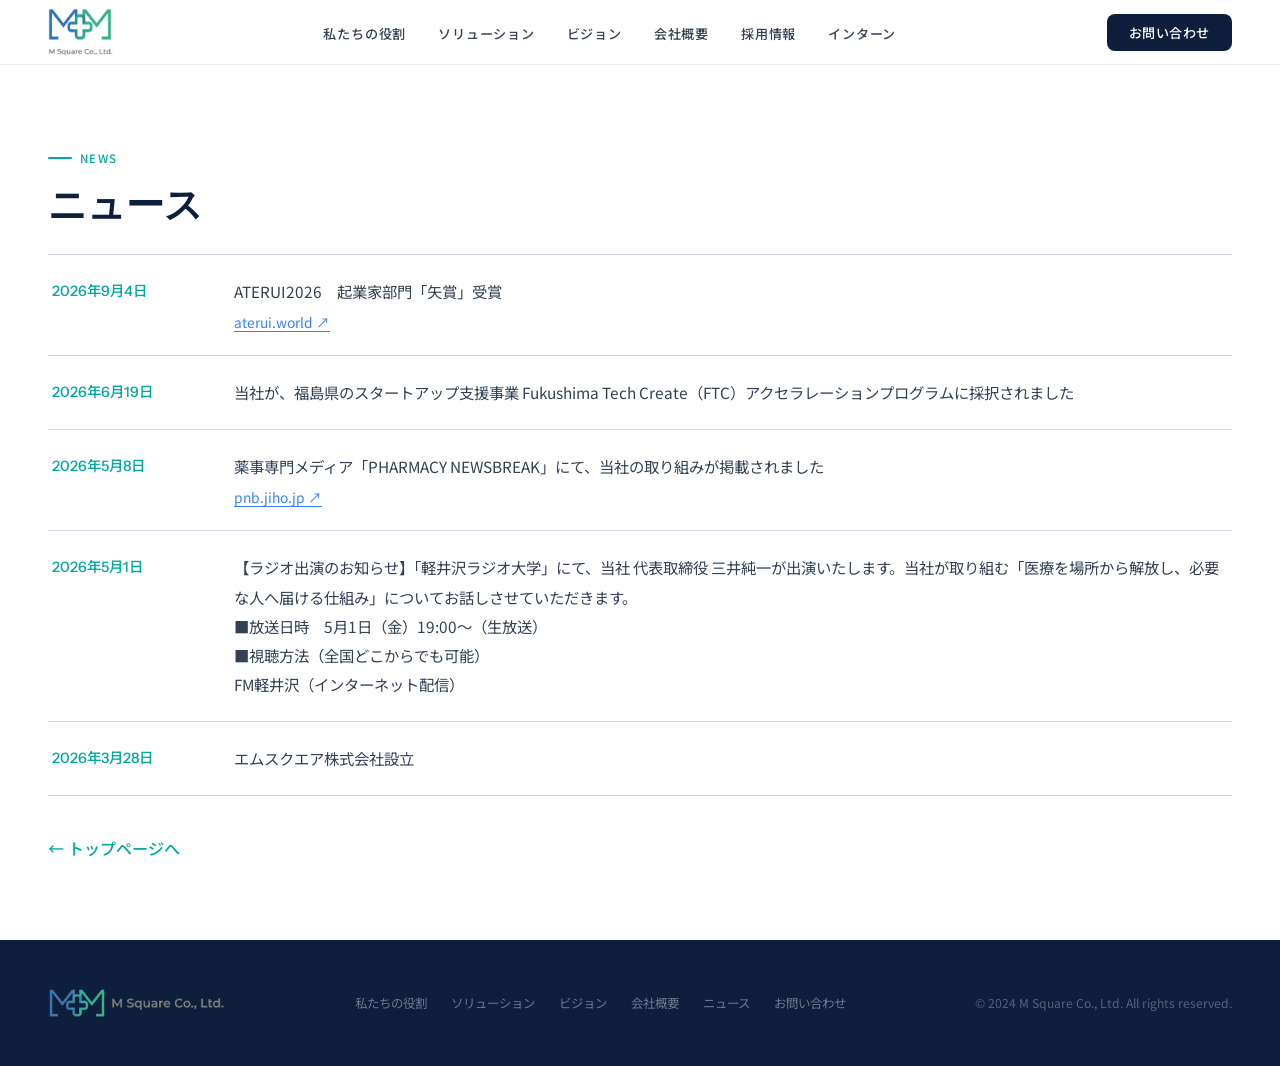
==== news/index.html @ 21f5cbce "ニュース欄を追加（データは news.json の1か所、トップに新しい3件、/news/ に全件） Co-Authored-By: Claude Opus 5.5 <noreply@anthropi" ====
<!DOCTYPE html>
<html lang="ja">
<head>
<meta charset="UTF-8">
<meta name="viewport" content="width=device-width, initial-scale=1.0">
<title>ニュース｜エムスクエア株式会社</title>
<meta name="description" content="エムスクエア株式会社のニュース（受賞・採択・メディア掲載・出演などのお知らせ）。">
<link rel="canonical" href="https://www.msquare-inc.co.jp/news/">
<meta property="og:title" content="ニュース｜エムスクエア株式会社">
<meta property="og:type" content="website">
<meta property="og:url" content="https://www.msquare-inc.co.jp/news/">
<link rel="icon" type="image/png" href="/favicon.png" sizes="64x64">
<link rel="apple-touch-icon" href="/favicon.png">
<link rel="preconnect" href="https://fonts.googleapis.com">
<link rel="preconnect" href="https://fonts.gstatic.com" crossorigin>
<link href="https://fonts.googleapis.com/css2?family=Noto+Sans+JP:wght@300;400;500;700&family=DM+Serif+Display:ital@0;1&family=Instrument+Sans:wght@400;500;600&display=swap" rel="stylesheet">
<link rel="stylesheet" href="/news.css">
<style>
  :root {
    --navy: #0D1F3C;
    --navy-mid: #1a3460;
    --teal: #00A99D;
    --teal-light: #00C4B6;
    --teal-pale: #E8F8F7;
    --sky: #3B82F6;
    --white: #FFFFFF;
    --off-white: #F7F9FC;
    --gray-100: #F1F4F8;
    --gray-300: #CBD5E1;
    --gray-500: #64748B;
    --gray-700: #334155;
    --text: #0D1F3C;
    --radius: 12px;
    --radius-lg: 20px;
  }

  *, *::before, *::after { box-sizing: border-box; margin: 0; padding: 0; }

  html { scroll-behavior: smooth; }

  body {
    font-family: 'Noto Sans JP', sans-serif;
    color: var(--text);
    background: var(--white);
    overflow-x: hidden;
    -webkit-font-smoothing: antialiased;
  }

  /* ── HAMBURGER MENU ── */
  .hamburger {
    display: none;
    flex-direction: column; justify-content: center; align-items: center;
    gap: 5px; width: 40px; height: 40px;
    background: none; border: none; cursor: pointer; padding: 4px;
    border-radius: 8px; transition: background 0.2s;
  }
  .hamburger:hover { background: var(--gray-100); }
  .hamburger span {
    display: block; width: 22px; height: 2px;
    background: var(--navy); border-radius: 2px;
    transition: transform 0.3s, opacity 0.3s;
  }
  .hamburger.open span:nth-child(1) { transform: translateY(7px) rotate(45deg); }
  .hamburger.open span:nth-child(2) { opacity: 0; }
  .hamburger.open span:nth-child(3) { transform: translateY(-7px) rotate(-45deg); }

  .mobile-menu {
    display: none;
    position: fixed; top: 0; left: 0; right: 0; bottom: 0;
    background: rgba(255,255,255,0.98);
    backdrop-filter: blur(16px);
    z-index: 99;
    flex-direction: column; justify-content: center; align-items: center;
    opacity: 0; transition: opacity 0.3s;
  }
  .mobile-menu.open {
    display: flex; opacity: 1;
  }
  .mobile-menu ul {
    list-style: none; display: flex; flex-direction: column;
    align-items: center; gap: 8px; width: 100%; padding: 0 32px;
  }
  .mobile-menu ul li { width: 100%; }
  .mobile-menu ul a {
    display: block; padding: 16px 24px; border-radius: 12px;
    font-size: 1.1rem; font-weight: 500; color: var(--navy);
    text-decoration: none; text-align: center;
    transition: background 0.2s;
  }
  .mobile-menu ul a:hover { background: var(--gray-100); }
  .mobile-menu .mobile-cta {
    background: var(--navy) !important; color: white !important;
    margin-top: 8px;
  }
  .mobile-menu .mobile-cta:hover { background: var(--navy-mid) !important; }

  .desktop-only { display: flex; }

  /* ── NAV ── (再掲確認用) */
  nav {
    position: fixed; top: 0; left: 0; right: 0; z-index: 100;
    display: flex; align-items: center; justify-content: space-between;
    padding: 8px 48px;
    background: #ffffff;
    border-bottom: 1px solid rgba(13,31,60,0.08);
    transition: box-shadow 0.3s;
  }
  nav.scrolled { box-shadow: 0 2px 20px rgba(13,31,60,0.10); }

  .nav-logo {
    font-family: 'Instrument Sans', sans-serif;
    font-weight: 600; font-size: 1.15rem; letter-spacing: 0.04em;
    color: var(--navy); text-decoration: none;
    display: flex; align-items: center; gap: 12px;
  }
  .nav-logo-svg { height: 32px; width: auto; display: block; }
  .nav-logo-text { display: flex; flex-direction: column; line-height: 1.1; }
  .nav-logo-ja { font-size: 0.78rem; font-weight: 600; color: var(--navy); letter-spacing: 0.04em; font-family: 'Noto Sans JP', sans-serif; }
  .nav-logo-en { font-size: 0.6rem; font-weight: 400; color: var(--gray-500); letter-spacing: 0.08em; font-family: 'Instrument Sans', sans-serif; }

  .nav-links { display: flex; gap: 32px; list-style: none; }
  .nav-links a {
    font-size: 0.82rem; font-weight: 500; letter-spacing: 0.06em;
    color: var(--gray-700); text-decoration: none; transition: color 0.2s;
  }
  .nav-links a:hover { color: var(--teal); }

  .nav-cta {
    padding: 9px 22px; border-radius: 8px;
    background: var(--navy); color: white;
    font-size: 0.82rem; font-weight: 500; letter-spacing: 0.04em;
    text-decoration: none; transition: background 0.2s, transform 0.15s;
  }
  .nav-cta:hover { background: var(--navy-mid); transform: translateY(-1px); }

  /* ── HERO ── */
  .hero {
    min-height: 100vh;
    display: flex; align-items: center;
    position: relative; overflow: hidden;
    background: var(--navy);
    padding: 120px 48px 80px;
  }

  .hero-bg {
    position: absolute; inset: 0; pointer-events: none;
  }

  /* Grid mesh */
  .hero-grid {
    position: absolute; inset: 0;
    background-image:
      linear-gradient(rgba(0,169,157,0.06) 1px, transparent 1px),
      linear-gradient(90deg, rgba(0,169,157,0.06) 1px, transparent 1px);
    background-size: 48px 48px;
  }

  /* Glowing orbs */
  .hero-orb {
    position: absolute; border-radius: 50%;
    filter: blur(80px); opacity: 0.25;
  }
  .hero-orb-1 {
    width: 600px; height: 600px;
    background: radial-gradient(circle, var(--teal), transparent 70%);
    top: -100px; right: -100px;
    animation: float1 8s ease-in-out infinite;
  }
  .hero-orb-2 {
    width: 400px; height: 400px;
    background: radial-gradient(circle, var(--sky), transparent 70%);
    bottom: -80px; left: 10%;
    animation: float2 10s ease-in-out infinite;
  }
  .hero-orb-3 {
    width: 300px; height: 300px;
    background: radial-gradient(circle, rgba(0,196,182,0.6), transparent 70%);
    top: 40%; left: 40%;
    animation: float1 12s ease-in-out infinite reverse;
  }

  @keyframes float1 {
    0%, 100% { transform: translateY(0) scale(1); }
    50% { transform: translateY(-30px) scale(1.05); }
  }
  @keyframes float2 {
    0%, 100% { transform: translateY(0) scale(1); }
    50% { transform: translateY(20px) scale(0.95); }
  }

  /* Network dots */
  .hero-network { position: absolute; inset: 0; opacity: 0.15; }

  .hero-content {
    position: relative; z-index: 2;
    max-width: 1200px; margin: 0 auto; width: 100%;
    display: grid; grid-template-columns: 1fr 1fr; gap: 80px; align-items: center;
  }

  .hero-label {
    display: inline-block; margin-bottom: 20px;
    padding: 5px 14px; border-radius: 100px;
    border: 1px solid rgba(0,169,157,0.4);
    background: rgba(0,169,157,0.1);
    color: var(--teal-light); font-size: 0.72rem; font-weight: 500; letter-spacing: 0.1em;
    text-transform: uppercase;
    animation: fadeUp 0.8s ease forwards;
  }

  .hero-h1 {
    font-family: 'DM Serif Display', serif;
    font-size: clamp(2.4rem, 4.5vw, 3.8rem);
    line-height: 1.18; color: white;
    margin-bottom: 24px;
    animation: fadeUp 0.8s 0.1s ease both;
  }
  .hero-h1 em { color: var(--teal-light); font-style: normal; }

  .hero-sub {
    font-size: 1.05rem; line-height: 1.9;
    color: rgba(255,255,255,0.65); margin-bottom: 40px;
    animation: fadeUp 0.8s 0.2s ease both;
  }
  .hero-sub strong { color: rgba(255,255,255,0.9); font-weight: 500; }

  .hero-desc {
    font-size: 0.88rem; line-height: 2; color: rgba(255,255,255,0.5);
    margin-bottom: 44px;
    animation: fadeUp 0.8s 0.3s ease both;
  }

  .hero-btns {
    display: flex; gap: 14px; flex-wrap: wrap;
    animation: fadeUp 0.8s 0.4s ease both;
  }

  .btn-primary {
    padding: 14px 28px; border-radius: 9px;
    background: linear-gradient(135deg, var(--teal), var(--teal-light));
    color: white; font-size: 0.88rem; font-weight: 500;
    letter-spacing: 0.04em; text-decoration: none;
    transition: transform 0.2s, box-shadow 0.2s;
    box-shadow: 0 4px 20px rgba(0,169,157,0.3);
  }
  .btn-primary:hover { transform: translateY(-2px); box-shadow: 0 8px 28px rgba(0,169,157,0.4); }

  .btn-outline {
    padding: 14px 28px; border-radius: 9px;
    border: 1px solid rgba(255,255,255,0.25);
    color: rgba(255,255,255,0.85); font-size: 0.88rem; font-weight: 500;
    letter-spacing: 0.04em; text-decoration: none;
    transition: border-color 0.2s, background 0.2s;
  }
  .btn-outline:hover { border-color: var(--teal); background: rgba(0,169,157,0.08); }

  /* Hero visual side */
  .hero-visual {
    animation: fadeIn 1s 0.5s ease both;
    display: flex; flex-direction: column; gap: 16px;
  }

  .network-diagram {
    background: rgba(255,255,255,0.04);
    border: 1px solid rgba(0,169,157,0.2);
    border-radius: 20px;
    padding: 32px;
    position: relative; overflow: hidden;
  }
  .network-diagram::before {
    content: '';
    position: absolute; inset: 0;
    background: linear-gradient(135deg, rgba(0,169,157,0.05), rgba(59,130,246,0.05));
  }

  .network-svg { width: 100%; height: auto; }

  .hero-stats {
    display: grid; grid-template-columns: repeat(3, 1fr); gap: 12px;
  }
  .hero-stat {
    background: rgba(255,255,255,0.05);
    border: 1px solid rgba(255,255,255,0.08);
    border-radius: 12px; padding: 16px;
    text-align: center;
    transition: border-color 0.2s, background 0.2s;
  }
  .hero-stat:hover { border-color: rgba(0,169,157,0.3); background: rgba(0,169,157,0.06); }
  .hero-stat-num {
    font-family: 'Instrument Sans', sans-serif;
    font-size: 1.4rem; font-weight: 600; color: var(--teal-light); display: block;
  }
  .hero-stat-label { font-size: 0.7rem; color: rgba(255,255,255,0.45); letter-spacing: 0.06em; margin-top: 2px; }

  @keyframes fadeUp {
    from { opacity: 0; transform: translateY(24px); }
    to { opacity: 1; transform: translateY(0); }
  }
  @keyframes fadeIn {
    from { opacity: 0; transform: translateX(20px); }
    to { opacity: 1; transform: translateX(0); }
  }

  /* ── SECTION COMMON ── */
  section { padding: 96px 48px; }
  .container { max-width: 1200px; margin: 0 auto; }

  .section-label {
    display: inline-flex; align-items: center; gap: 8px;
    margin-bottom: 14px;
    font-size: 0.72rem; font-weight: 500; letter-spacing: 0.12em;
    text-transform: uppercase; color: var(--teal);
  }
  .section-label::before {
    content: ''; display: block;
    width: 24px; height: 2px; background: var(--teal); border-radius: 2px;
  }

  .section-title {
    font-family: 'DM Serif Display', serif;
    font-size: clamp(1.8rem, 3vw, 2.6rem);
    color: var(--navy); line-height: 1.3; margin-bottom: 20px;
  }

  .section-body {
    font-size: 0.96rem; line-height: 2;
    color: var(--gray-700); max-width: 620px;
  }

  /* Reveal animation */
  .reveal {
    opacity: 0; transform: translateY(30px);
    transition: opacity 0.7s ease, transform 0.7s ease;
  }
  .reveal.visible { opacity: 1; transform: translateY(0); }
  .reveal-delay-1 { transition-delay: 0.1s; }
  .reveal-delay-2 { transition-delay: 0.2s; }
  .reveal-delay-3 { transition-delay: 0.3s; }

  /* ── WHAT WE DO ── */
  .what-we-do { background: var(--off-white); }

  .what-grid {
    display: grid; grid-template-columns: 1fr 1fr; gap: 64px; align-items: center;
    margin-top: 60px;
  }

  .connector-diagram {
    background: white; border-radius: var(--radius-lg);
    padding: 40px; box-shadow: 0 4px 40px rgba(13,31,60,0.06);
    position: relative;
  }

  .conn-title {
    font-size: 0.72rem; font-weight: 500; letter-spacing: 0.1em;
    text-transform: uppercase; color: var(--gray-500);
    text-align: center; margin-bottom: 32px;
  }

  .conn-grid {
    display: grid; grid-template-areas:
      "hosp . ms . ict"
      ". . . . ."
      "pharm . ms2 . area";
    grid-template-columns: 1fr 24px 1fr 24px 1fr;
    grid-template-rows: 1fr 20px 1fr;
    gap: 0; align-items: center; justify-items: center;
  }

  .conn-node {
    padding: 12px 16px; border-radius: 10px; text-align: center;
    min-width: 90px; position: relative; z-index: 2;
  }
  .conn-node-icon { font-size: 1.4rem; display: block; margin-bottom: 4px; }
  .conn-node-label { font-size: 0.7rem; font-weight: 500; letter-spacing: 0.04em; }

  .conn-hosp { background: #EFF6FF; color: #1D4ED8; grid-area: hosp; }
  .conn-pharm { background: #F0FDF4; color: #166534; grid-area: pharm; }
  .conn-ict { background: #FFF7ED; color: #C2410C; grid-area: ict; }
  .conn-area { background: #FDF4FF; color: #7E22CE; grid-area: area; }

  .conn-center {
    grid-area: ms;
    grid-row: 1 / span 3;
    background: var(--navy);
    color: white; padding: 20px 16px; border-radius: 14px;
    box-shadow: 0 0 0 6px rgba(0,169,157,0.2), 0 8px 32px rgba(13,31,60,0.2);
    z-index: 3;
    display: flex; flex-direction: column; align-items: center; gap: 4px;
  }
  .conn-center-icon { font-size: 1.6rem; }
  .conn-center-name {
    font-family: 'Instrument Sans', sans-serif;
    font-size: 0.75rem; font-weight: 600; letter-spacing: 0.06em;
    color: var(--teal-light);
  }
  .conn-center-sub { font-size: 0.6rem; color: rgba(255,255,255,0.5); }

  /* Lines drawn via pseudo-elements on a wrapper */
  .conn-lines { position: absolute; inset: 40px; pointer-events: none; }

  .what-text { }
  .what-text p {
    font-size: 0.96rem; line-height: 2; color: var(--gray-700); margin-bottom: 16px;
  }
  .what-text strong { color: var(--navy); font-weight: 600; }

  .role-tags {
    display: flex; flex-wrap: wrap; gap: 8px; margin-top: 24px;
  }
  .role-tag {
    padding: 6px 14px; border-radius: 6px;
    background: var(--teal-pale); color: var(--teal); font-size: 0.78rem; font-weight: 500;
  }

  /* ── ISSUE ── */
  .issue { background: var(--navy); }

  .issue .section-label { color: rgba(0,196,182,0.8); }
  .issue .section-label::before { background: rgba(0,196,182,0.8); }
  .issue .section-title { color: white; }

  .issue-layout {
    display: grid; grid-template-columns: 1fr 1fr; gap: 64px; align-items: center;
    margin-top: 60px;
  }

  .issue-body {
    font-size: 0.96rem; line-height: 2; color: rgba(255,255,255,0.65); margin-bottom: 40px;
  }

  .issue-factors {
    display: flex; flex-direction: column; gap: 14px;
  }
  .issue-factor {
    display: flex; align-items: center; gap: 16px;
    padding: 16px 20px; border-radius: 10px;
    background: rgba(255,255,255,0.04);
    border: 1px solid rgba(255,255,255,0.07);
    transition: border-color 0.2s;
  }
  .issue-factor:hover { border-color: rgba(0,169,157,0.3); }
  .issue-factor-icon {
    width: 40px; height: 40px; border-radius: 8px; flex-shrink: 0;
    background: rgba(0,169,157,0.15); display: flex; align-items: center; justify-content: center;
    font-size: 1.1rem;
  }
  .issue-factor-text { font-size: 0.88rem; color: rgba(255,255,255,0.8); font-weight: 500; }

  /* Issue visual – map-like */
  .issue-visual {
    background: rgba(255,255,255,0.03);
    border: 1px solid rgba(0,169,157,0.15);
    border-radius: 20px; padding: 36px;
    position: relative; overflow: hidden;
  }
  .issue-visual::after {
    content: ''; position: absolute; inset: 0;
    background: radial-gradient(ellipse at 70% 30%, rgba(0,169,157,0.08), transparent 60%);
  }

  /* ── SOLUTION ── */
  .solution { background: white; }

  .solution-grid {
    display: grid; grid-template-columns: 1fr 1fr; gap: 64px; align-items: start;
    margin-top: 60px;
  }

  .solution-features {
    display: flex; flex-direction: column; gap: 16px;
  }
  .sol-item {
    display: flex; gap: 16px; padding: 20px;
    border-radius: 12px; border: 1px solid var(--gray-100);
    transition: border-color 0.2s, box-shadow 0.2s, transform 0.2s;
    cursor: default;
  }
  .sol-item:hover {
    border-color: var(--teal); transform: translateX(4px);
    box-shadow: 0 4px 20px rgba(0,169,157,0.08);
  }
  .sol-icon {
    width: 44px; height: 44px; border-radius: 10px; flex-shrink: 0;
    background: var(--teal-pale);
    display: flex; align-items: center; justify-content: center; font-size: 1.2rem;
  }
  .sol-item-title { font-size: 0.88rem; font-weight: 600; color: var(--navy); margin-bottom: 4px; }
  .sol-item-desc { font-size: 0.8rem; color: var(--gray-500); line-height: 1.7; }

  .solution-visual {
    position: sticky; top: 100px;
    background: linear-gradient(135deg, var(--navy), var(--navy-mid));
    border-radius: 20px; padding: 40px;
    color: white; box-shadow: 0 12px 60px rgba(13,31,60,0.15);
  }

  .sol-vis-label {
    font-size: 0.7rem; letter-spacing: 0.12em; text-transform: uppercase;
    color: var(--teal-light); margin-bottom: 24px; font-weight: 500;
  }
  .sol-vis-title {
    font-family: 'DM Serif Display', serif;
    font-size: 1.6rem; color: white; margin-bottom: 16px; line-height: 1.3;
  }
  .sol-vis-body {
    font-size: 0.84rem; color: rgba(255,255,255,0.55); line-height: 1.9; margin-bottom: 28px;
  }

  .trailer-visual {
    background: rgba(255,255,255,0.04);
    border: 1px solid rgba(0,169,157,0.2);
    border-radius: 12px; padding: 24px;
    text-align: center;
  }
  .trailer-icon { font-size: 3rem; margin-bottom: 12px; display: block; }
  .trailer-label { font-size: 0.75rem; color: rgba(255,255,255,0.4); letter-spacing: 0.06em; }

  .sol-badge {
    display: inline-flex; align-items: center; gap: 6px;
    margin-top: 20px; padding: 8px 14px; border-radius: 8px;
    background: rgba(0,169,157,0.15); border: 1px solid rgba(0,169,157,0.25);
    font-size: 0.75rem; color: var(--teal-light);
  }

  /* ── FEATURES ── */
  .features { background: var(--gray-100); }

  .features-grid {
    display: grid; grid-template-columns: repeat(5, 1fr); gap: 16px;
    margin-top: 60px;
  }
  @media (max-width: 900px) { .features-grid { grid-template-columns: repeat(2, 1fr); } }

  .feature-card {
    background: white; border-radius: var(--radius-lg); padding: 28px 20px;
    text-align: center; border: 1px solid transparent;
    transition: border-color 0.2s, transform 0.2s, box-shadow 0.2s;
  }
  .feature-card:hover {
    border-color: var(--teal); transform: translateY(-4px);
    box-shadow: 0 8px 32px rgba(0,169,157,0.1);
  }
  .feature-icon { font-size: 2rem; margin-bottom: 14px; display: block; }
  .feature-title {
    font-size: 0.88rem; font-weight: 700; color: var(--navy); margin-bottom: 8px;
  }
  .feature-desc { font-size: 0.76rem; color: var(--gray-500); line-height: 1.8; }

  /* ── USE CASES ── */
  .use-cases { background: white; }

  .cases-grid {
    display: grid; grid-template-columns: repeat(2, 1fr); gap: 20px;
    margin-top: 60px;
  }
  .case-card {
    padding: 32px; border-radius: var(--radius-lg);
    border: 1px solid var(--gray-100); position: relative; overflow: hidden;
    transition: border-color 0.2s, transform 0.2s;
  }
  .case-card:hover { border-color: var(--teal); transform: translateY(-2px); }
  .case-card::before {
    content: ''; position: absolute; top: 0; left: 0; right: 0; height: 3px;
    background: linear-gradient(90deg, var(--teal), var(--sky));
    opacity: 0; transition: opacity 0.2s;
  }
  .case-card:hover::before { opacity: 1; }

  .case-icon { font-size: 1.6rem; margin-bottom: 14px; display: block; }
  .case-title { font-size: 1rem; font-weight: 600; color: var(--navy); margin-bottom: 8px; }
  .case-desc { font-size: 0.82rem; color: var(--gray-500); line-height: 1.8; }

  /* ── VISION ── */
  .vision {
    background: linear-gradient(135deg, #071428, #0D1F3C 40%, #0d2d3a);
    position: relative; overflow: hidden;
  }
  .vision::before {
    content: ''; position: absolute; inset: 0;
    background-image:
      linear-gradient(rgba(0,169,157,0.04) 1px, transparent 1px),
      linear-gradient(90deg, rgba(0,169,157,0.04) 1px, transparent 1px);
    background-size: 40px 40px;
  }

  .vision-content { position: relative; z-index: 1; text-align: center; max-width: 800px; margin: 0 auto; }

  .vision .section-label { color: rgba(0,196,182,0.7); }
  .vision .section-label::before { background: rgba(0,196,182,0.7); }

  .vision .section-title {
    font-size: clamp(2rem, 4vw, 3.2rem); color: white; margin-bottom: 32px;
    text-align: center;
  }
  .vision-body {
    font-size: 1rem; line-height: 2.2; color: rgba(255,255,255,0.6); margin-bottom: 40px;
  }
  .vision-body strong { color: rgba(255,255,255,0.9); font-weight: 500; }

  .vision-banner {
    display: inline-flex; align-items: center; gap: 12px; flex-wrap: wrap; justify-content: center;
    padding: 20px 36px; border-radius: 100px;
    border: 1px solid rgba(0,169,157,0.35);
    background: rgba(0,169,157,0.08);
    font-size: 1rem; color: var(--teal-light); font-weight: 500;
  }
  .vision-arrow { color: rgba(0,196,182,0.6); }

  /* ── ABOUT ── */
  .about { background: var(--off-white); }

  .about-grid {
    display: grid; grid-template-columns: 1fr 1fr; gap: 64px; align-items: start;
    margin-top: 60px;
  }

  .about-table { width: 100%; border-collapse: collapse; }
  .about-table tr { border-bottom: 1px solid var(--gray-100); }
  .about-table td {
    padding: 16px 0; font-size: 0.88rem; vertical-align: top;
    line-height: 2;
  }
  .about-table td:first-child {
    width: 100px; font-weight: 500; color: var(--gray-500);
    font-size: 0.78rem; letter-spacing: 0.04em; padding-right: 16px;
    white-space: nowrap;
  }
  .about-table td:last-child { color: var(--gray-700); }

  .about-note {
    font-size: 0.76rem; color: var(--gray-500); margin-top: 12px;
    line-height: 1.8; border-left: 2px solid var(--teal); padding-left: 12px;
  }

  .about-highlight {
    background: var(--navy); border-radius: 20px; padding: 40px; color: white;
    display: flex; flex-direction: column; gap: 20px;
  }
  .about-hl-title {
    font-family: 'DM Serif Display', serif; font-size: 1.4rem; color: white; margin-bottom: 8px;
  }
  .about-hl-body { font-size: 0.84rem; color: rgba(255,255,255,0.55); line-height: 1.9; }

  .about-hl-list { list-style: none; display: flex; flex-direction: column; gap: 10px; }
  .about-hl-list li {
    display: flex; align-items: flex-start; gap: 10px;
    font-size: 0.84rem; color: rgba(255,255,255,0.75); line-height: 1.7;
  }
  .about-hl-list li::before {
    content: ''; display: block; width: 6px; height: 6px; border-radius: 50%;
    background: var(--teal); flex-shrink: 0; margin-top: 8px;
  }

  /* ── CONTACT ── */
  .contact { background: white; }

  .contact-layout { display: grid; grid-template-columns: 1fr 1fr; gap: 64px; align-items: start; margin-top: 60px; }

  .contact-intro { font-size: 0.96rem; line-height: 2; color: var(--gray-700); margin-bottom: 32px; }

  .contact-btns { display: flex; flex-direction: column; gap: 12px; }
  .contact-btn {
    display: flex; align-items: center; justify-content: space-between;
    padding: 20px 24px; border-radius: 12px;
    border: 1px solid var(--gray-100); text-decoration: none;
    color: var(--navy); transition: border-color 0.2s, transform 0.2s, box-shadow 0.2s;
    background: white;
  }
  .contact-btn:hover {
    border-color: var(--teal); transform: translateX(4px);
    box-shadow: 0 4px 20px rgba(0,169,157,0.08);
  }
  .contact-btn-label { font-size: 0.96rem; font-weight: 600; }
  .contact-btn-sub { font-size: 0.75rem; color: var(--gray-500); margin-top: 2px; }
  .contact-btn-arrow {
    width: 36px; height: 36px; border-radius: 8px;
    background: var(--teal-pale); display: flex; align-items: center; justify-content: center;
    color: var(--teal); font-size: 1rem; transition: background 0.2s;
  }
  .contact-btn:hover .contact-btn-arrow { background: var(--teal); color: white; }

  .contact-card {
    background: linear-gradient(135deg, var(--navy), var(--navy-mid));
    border-radius: 20px; padding: 40px; color: white;
  }
  .contact-card-title { font-family: 'DM Serif Display', serif; font-size: 1.4rem; margin-bottom: 12px; }
  .contact-card-body { font-size: 0.84rem; color: rgba(255,255,255,0.55); line-height: 1.9; margin-bottom: 28px; }
  .contact-card-form { display: flex; flex-direction: column; gap: 12px; }
  .contact-input {
    width: 100%; padding: 12px 16px; border-radius: 8px;
    background: rgba(255,255,255,0.07); border: 1px solid rgba(255,255,255,0.12);
    color: white; font-size: 0.85rem; outline: none;
    transition: border-color 0.2s;
    font-family: 'Noto Sans JP', sans-serif;
  }
  .contact-input::placeholder { color: rgba(255,255,255,0.3); }
  .contact-input:focus { border-color: var(--teal); }
  textarea.contact-input { resize: vertical; min-height: 100px; }
  .contact-submit {
    padding: 13px; border-radius: 8px;
    background: linear-gradient(135deg, var(--teal), var(--teal-light));
    color: white; font-size: 0.88rem; font-weight: 500;
    border: none; cursor: pointer; transition: opacity 0.2s, transform 0.2s;
    font-family: 'Noto Sans JP', sans-serif;
  }
  .contact-submit:hover { opacity: 0.9; transform: translateY(-1px); }

  /* ── FOOTER ── */
  footer {
    background: var(--navy); padding: 48px;
    display: flex; align-items: center; justify-content: space-between; flex-wrap: wrap; gap: 20px;
  }
  .footer-logo {
    font-family: 'Instrument Sans', sans-serif;
    font-weight: 600; color: white; font-size: 0.95rem; letter-spacing: 0.04em;
    display: flex; align-items: center; gap: 10px;
  }
  .footer-copy { font-size: 0.76rem; color: rgba(255,255,255,0.3); }
  .footer-links { display: flex; gap: 24px; }
  .footer-links a { font-size: 0.78rem; color: rgba(255,255,255,0.4); text-decoration: none; transition: color 0.2s; }
  .footer-links a:hover { color: var(--teal-light); }

  /* ── RESPONSIVE ── */
  @media (max-width: 768px) {
    nav { padding: 12px 16px; }
    .nav-links { display: none; }
    .desktop-only { display: none !important; }
    .hamburger { display: flex; }
    .nav-logo img { height: 44px !important; }
    .nav-logo { gap: 0 !important; }
    section { padding: 72px 20px; }
    .hero { padding: 130px 16px 60px; }
    .hero-content { grid-template-columns: 1fr; gap: 28px; }
    .hero-visual { order: -1; }
    .hero-visual > div { margin-bottom: 10px; }
    .hero-visual > div[style*="flex-direction:column"] > div {
      padding: 14px 16px !important;
    }
    .hero-stats { grid-template-columns: repeat(3, 1fr); }
    .what-grid, .issue-layout, .solution-grid, .about-grid, .contact-layout { grid-template-columns: 1fr; gap: 40px; }
    .features-grid { grid-template-columns: repeat(2, 1fr); }
    .cases-grid { grid-template-columns: 1fr; }

    .recruit .container > div:last-child > div { grid-template-columns: 1fr !important; }
    #intern .container > div:last-child > div[style*="grid-template-columns:repeat(3"] { grid-template-columns: 1fr !important; }
    #intern img { height: 200px !important; }
    .recruit img { height: 200px !important; }
    .recruit table td:first-child { width: 70px !important; }
    footer { flex-direction: column; align-items: flex-start; padding: 36px 20px; }
    .footer-links { flex-wrap: wrap; gap: 16px; }
  }

  /* Pulse animation for network dots */
  @keyframes pulse {
    0%, 100% { opacity: 0.6; transform: scale(1); }
    50% { opacity: 1; transform: scale(1.3); }
  }

  .pulse-dot {
    animation: pulse 2s ease-in-out infinite;
  }
  .pulse-dot:nth-child(2) { animation-delay: 0.4s; }
  .pulse-dot:nth-child(3) { animation-delay: 0.8s; }
  .pulse-dot:nth-child(4) { animation-delay: 1.2s; }
  .pulse-dot:nth-child(5) { animation-delay: 1.6s; }

  /* Scroll indicator */
  .scroll-indicator {
    position: absolute; bottom: 32px; left: 50%; transform: translateX(-50%);
    display: flex; flex-direction: column; align-items: center; gap: 8px;
    color: rgba(255,255,255,0.3); font-size: 0.7rem; letter-spacing: 0.1em;
    text-transform: uppercase;
    animation: bob 2s ease-in-out infinite;
  }
  @keyframes bob {
    0%, 100% { transform: translateX(-50%) translateY(0); }
    50% { transform: translateX(-50%) translateY(6px); }
  }
  .scroll-arrow { font-size: 1rem; }

  /* Number badge */
  .num-badge {
    font-family: 'Instrument Sans', sans-serif;
    font-size: 0.7rem; font-weight: 600; letter-spacing: 0.06em;
    color: var(--teal); background: var(--teal-pale);
    padding: 2px 8px; border-radius: 4px; margin-right: 8px;
  }
</style>
</head>
<body>

<!-- NAV -->
<nav id="nav">
  <a href="/" class="nav-logo">
    <img class="msq-logo" data-idx="0" src="/images/logo-wide.png" alt="M Square Co., Ltd." style="height:48px;width:auto;display:block;">
  </a>
  <ul class="nav-links">
    <li><a href="/#what">私たちの役割</a></li>
    <li><a href="/#solution">ソリューション</a></li>
    <li><a href="/#vision">ビジョン</a></li>
    <li><a href="/#about">会社概要</a></li>
    <li><a href="/#recruit">採用情報</a></li>
    <li><a href="/#intern">インターン</a></li>
  </ul>
  <a href="/#contact" class="nav-cta desktop-only">お問い合わせ</a>

  <!-- ハンバーガーボタン（モバイルのみ表示） -->
  <button class="hamburger" id="hamburger" aria-label="メニュー">
    <span></span><span></span><span></span>
  </button>
</nav>

<!-- モバイルメニュー -->
<div class="mobile-menu" id="mobile-menu">
  <ul>
    <li><a href="/#what" onclick="closeMobileMenu()">私たちの役割</a></li>
    <li><a href="/#solution" onclick="closeMobileMenu()">ソリューション</a></li>
    <li><a href="/#vision" onclick="closeMobileMenu()">ビジョン</a></li>
    <li><a href="/#about" onclick="closeMobileMenu()">会社概要</a></li>
    <li><a href="/#recruit" onclick="closeMobileMenu()">採用情報</a></li>
    <li><a href="/#intern" onclick="closeMobileMenu()">インターン</a></li>
    <li><a href="/#contact" class="mobile-cta" onclick="closeMobileMenu()">お問い合わせ</a></li>
  </ul>
</div>

<!-- NEWS（データは /news.json） -->
<main>
<section class="news news-page">
  <div class="container">
    <div class="news-head">
      <div>
        <span class="section-label">News</span>
        <h1 class="section-title">ニュース</h1>
      </div>
    </div>
    <ul class="news-list" data-news="" aria-busy="true"><li class="news-loading">読み込み中…</li></ul>
    <noscript><p class="news-empty">ニュースの表示には JavaScript を有効にしてください。</p></noscript>
    <a href="/" class="news-back">← トップページへ</a>
  </div>
</section>
</main>

<!-- FOOTER -->
<footer>
  <div class="footer-logo">
    <img class="msq-logo" data-idx="3" src="/images/logo-wide-transparent.png" alt="M Square Co., Ltd." style="height:30px;width:auto;">
  </div>
  <div class="footer-links">
    <a href="/#what">私たちの役割</a>
    <a href="/#solution">ソリューション</a>
    <a href="/#vision">ビジョン</a>
    <a href="/#about">会社概要</a>
    <a href="/news/">ニュース</a>
    <a href="/#contact">お問い合わせ</a>
  </div>
  <p class="footer-copy">© 2024 M Square Co., Ltd. All rights reserved.</p>
</footer>

<script>
  // Hamburger menu
  const hamburger = document.getElementById('hamburger');
  const mobileMenu = document.getElementById('mobile-menu');

  hamburger.addEventListener('click', () => {
    hamburger.classList.toggle('open');
    mobileMenu.classList.toggle('open');
    document.body.style.overflow = mobileMenu.classList.contains('open') ? 'hidden' : '';
  });

  function closeMobileMenu() {
    hamburger.classList.remove('open');
    mobileMenu.classList.remove('open');
    document.body.style.overflow = '';
  }

  // Close menu on outside click
  mobileMenu.addEventListener('click', (e) => {
    if (e.target === mobileMenu) closeMobileMenu();
  });
  const nav = document.getElementById('nav');
  window.addEventListener('scroll', () => {
    nav.classList.toggle('scrolled', window.scrollY > 20);
  });

</script>
<script src="/news.js" defer></script>
</body>
</html>
---- news.css ----
/* ニュース（トップの欄と /news/ の一覧で共通） */
.news { background: var(--white); padding-top: 80px; padding-bottom: 80px; }
.news-head { display: flex; align-items: flex-end; justify-content: space-between; gap: 16px; flex-wrap: wrap; margin-bottom: 8px; }
.news-head .section-title { margin-bottom: 0; }
.news-more {
  display: inline-flex; align-items: center; gap: 6px;
  font-size: 0.9rem; font-weight: 500; color: var(--teal); text-decoration: none;
  padding: 10px 20px; border: 1px solid var(--teal); border-radius: 999px;
  transition: background 0.2s, color 0.2s;
}
.news-more:hover { background: var(--teal); color: var(--white); }
.news-list { list-style: none; margin-top: 24px; border-top: 1px solid var(--gray-300); }
.news-item {
  display: grid; grid-template-columns: 150px 1fr; gap: 8px 32px;
  padding: 22px 4px; border-bottom: 1px solid var(--gray-300);
}
.news-date {
  font-family: 'Instrument Sans', 'Noto Sans JP', sans-serif;
  font-size: 0.9rem; font-weight: 500; color: var(--teal); padding-top: 2px;
}
.news-text { font-size: 0.96rem; line-height: 1.9; color: var(--gray-700); white-space: pre-line; overflow-wrap: anywhere; }
.news-link {
  display: inline-block; margin-top: 6px;
  font-size: 0.86rem; color: var(--sky); text-decoration: underline; text-underline-offset: 3px; overflow-wrap: anywhere;
}
.news-link:hover { color: var(--navy-mid); }
.news-empty, .news-loading { padding: 22px 4px; color: var(--gray-500); font-size: 0.9rem; }
.news-page { padding-top: 140px; min-height: 70vh; }
.news-page .news-back { display: inline-block; margin-top: 40px; color: var(--teal); text-decoration: none; font-weight: 500; }
@media (max-width: 768px) {
  .news { padding-top: 64px; padding-bottom: 64px; }
  .news-item { grid-template-columns: 1fr; gap: 4px; padding: 18px 2px; }
  .news-page { padding-top: 112px; }
}
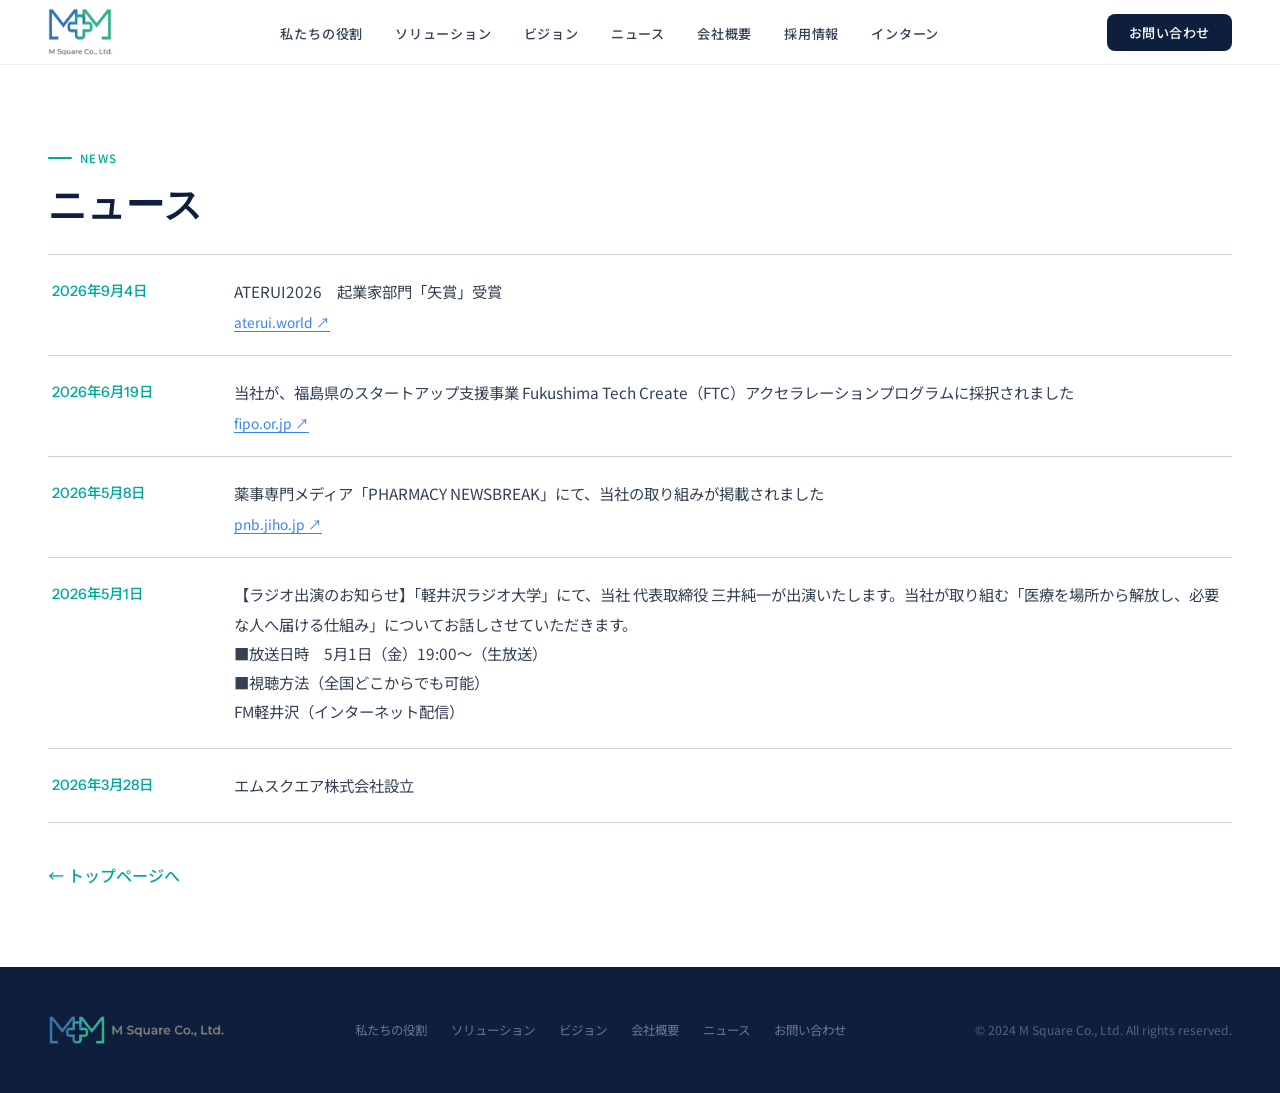
==== commit 86adbbe4: "Merge feature/nav-news: メニューにニュース Co-Authored-By: Claude Opus 5.5 <noreply@anthropic.com>" ====
--- a/news/index.html
+++ b/news/index.html
@@ -720,6 +720,15 @@
   .footer-links a { font-size: 0.78rem; color: rgba(255,255,255,0.4); text-decoration: none; transition: color 0.2s; }
   .footer-links a:hover { color: var(--teal-light); }
 
+  /* ── NAV（項目が増えたので、狭い PC 幅ではメニューをハンバーガーに） ── */
+  .nav-links a { white-space: nowrap; }
+  @media (max-width: 1100px) { .nav-links { gap: 20px; } }
+  @media (max-width: 960px) {
+    .nav-links { display: none; }
+    .desktop-only { display: none !important; }
+    .hamburger { display: flex; }
+  }
+
   /* ── RESPONSIVE ── */
   @media (max-width: 768px) {
     nav { padding: 12px 16px; }
@@ -798,6 +807,7 @@
     <li><a href="/#what">私たちの役割</a></li>
     <li><a href="/#solution">ソリューション</a></li>
     <li><a href="/#vision">ビジョン</a></li>
+    <li><a href="/news/">ニュース</a></li>
     <li><a href="/#about">会社概要</a></li>
     <li><a href="/#recruit">採用情報</a></li>
     <li><a href="/#intern">インターン</a></li>
@@ -816,6 +826,7 @@
     <li><a href="/#what" onclick="closeMobileMenu()">私たちの役割</a></li>
     <li><a href="/#solution" onclick="closeMobileMenu()">ソリューション</a></li>
     <li><a href="/#vision" onclick="closeMobileMenu()">ビジョン</a></li>
+    <li><a href="/news/" onclick="closeMobileMenu()">ニュース</a></li>
     <li><a href="/#about" onclick="closeMobileMenu()">会社概要</a></li>
     <li><a href="/#recruit" onclick="closeMobileMenu()">採用情報</a></li>
     <li><a href="/#intern" onclick="closeMobileMenu()">インターン</a></li>
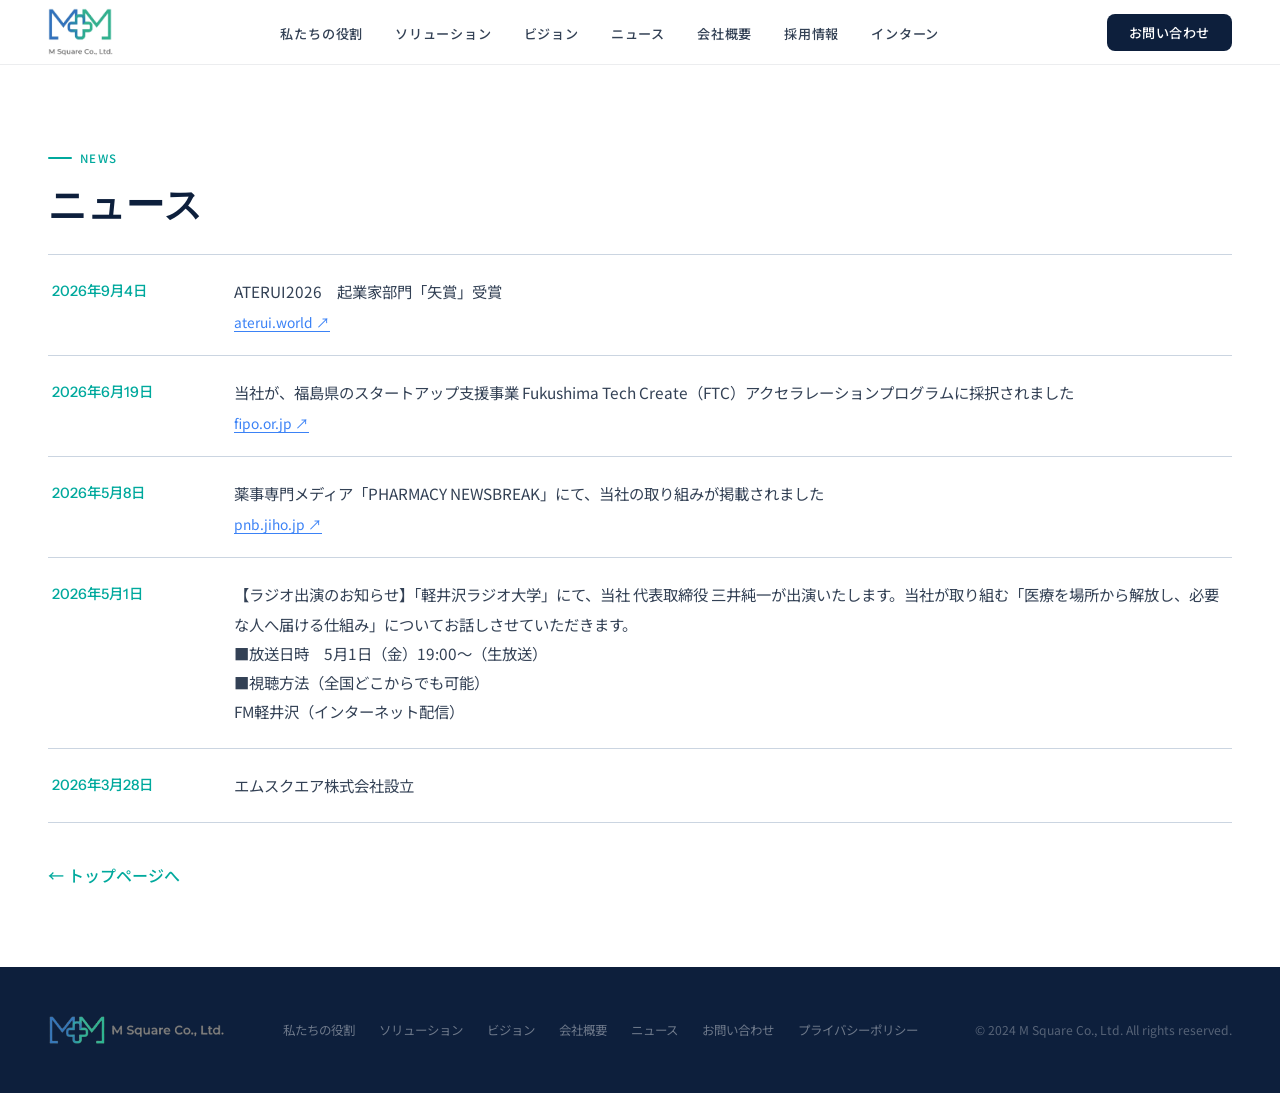
==== commit f68acb34: "ニュースのページのフッターにプライバシーポリシーのリンク Co-Authored-By: Claude Opus 5.5 <noreply@anthropic.com>" ====
--- a/news/index.html
+++ b/news/index.html
@@ -863,6 +863,7 @@
     <a href="/#about">会社概要</a>
     <a href="/news/">ニュース</a>
     <a href="/#contact">お問い合わせ</a>
+    <a href="/privacy/">プライバシーポリシー</a>
   </div>
   <p class="footer-copy">© 2024 M Square Co., Ltd. All rights reserved.</p>
 </footer>
